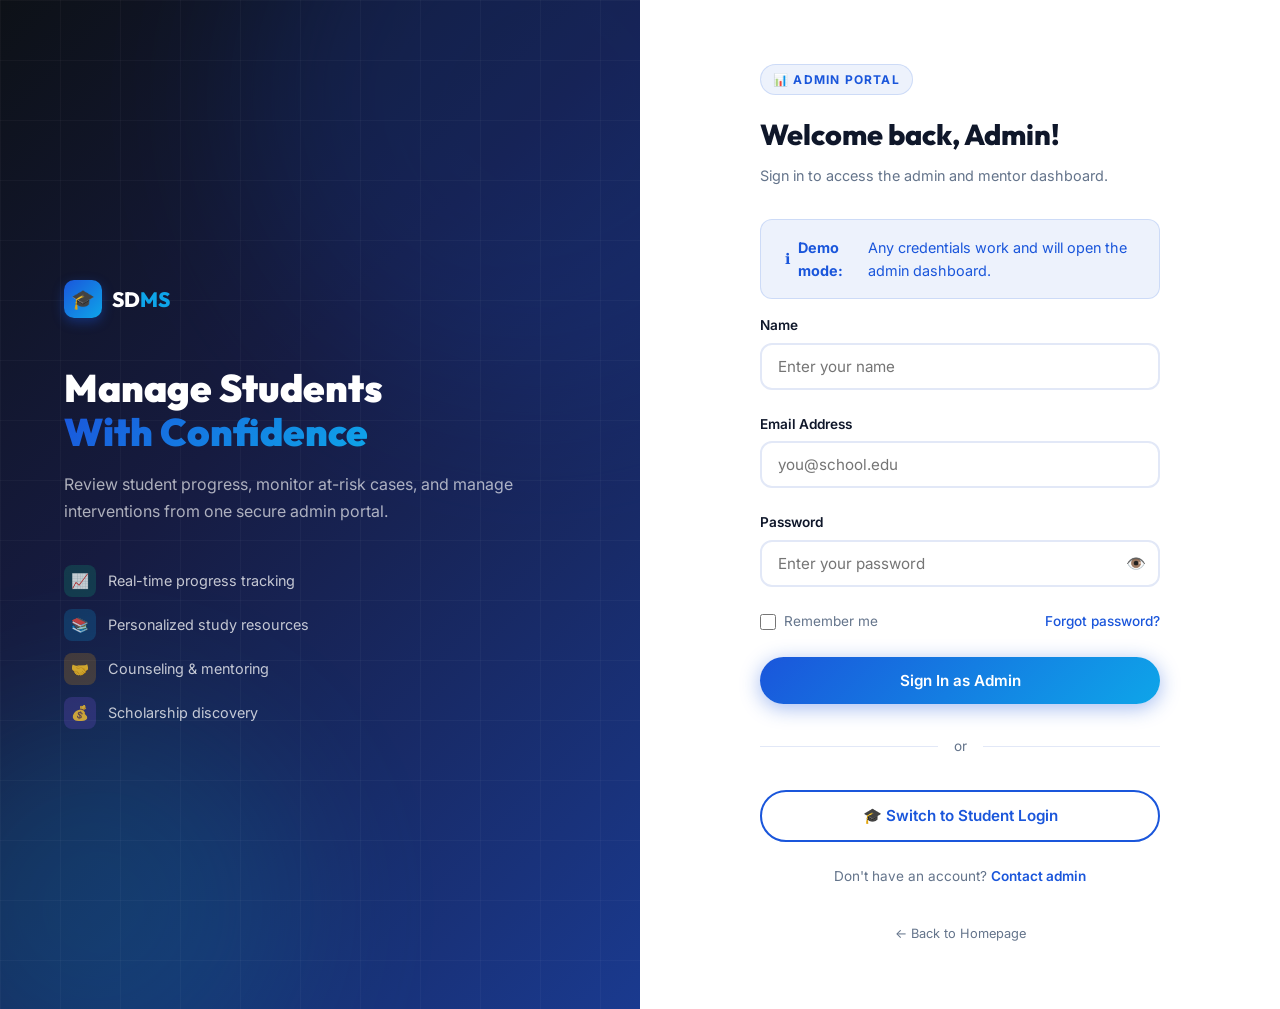
==== admin_login.html @ 5f118d46 "Initial commit" ====
<!DOCTYPE html>
<html lang="en">
<head>
  <meta charset="UTF-8" />
  <meta name="viewport" content="width=device-width, initial-scale=1.0" />
  <title>Admin Login – SDMS</title>
  <meta name="description" content="Admin and mentor login portal for SDMS." />
  <link rel="icon" href="data:image/svg+xml,<svg xmlns='http://www.w3.org/2000/svg' viewBox='0 0 100 100'><text y='.9em' font-size='90'>🎓</text></svg>" />
  <link href="https://fonts.googleapis.com/css2?family=Inter:wght@400;500;600;700;800&family=Outfit:wght@600;700;800&display=swap" rel="stylesheet" />
  <link rel="stylesheet" href="style.css" />
</head>
<body>
<div class="login-page">
  <div class="login-left">
    <div class="orb orb-1"></div><div class="orb orb-2"></div>
    <div class="hero-grid-overlay"></div>
    <div style="position:relative;z-index:1">
      <a href="index.html" class="navbar-brand" style="margin-bottom:3rem;display:inline-flex"><div class="brand-logo">🎓</div><span class="brand-name" style="color:#fff">SD<span>MS</span></span></a>
      <h1 style="font-family:'Outfit',sans-serif;font-size:2.4rem;font-weight:900;color:#fff;line-height:1.15;margin-bottom:1rem">Manage Students<br/><span class="text-gradient">With Confidence</span></h1>
      <p style="color:rgba(255,255,255,.65);font-size:1rem;line-height:1.7;margin-bottom:2.5rem">Review student progress, monitor at-risk cases, and manage interventions from one secure admin portal.</p>
      <div style="display:flex;flex-direction:column;gap:.75rem">
        <div style="display:flex;align-items:center;gap:.75rem;color:rgba(255,255,255,.75);font-size:.9rem"><span style="width:32px;height:32px;border-radius:8px;background:rgba(16,185,129,.2);display:flex;align-items:center;justify-content:center">📈</span> Real-time progress tracking</div>
        <div style="display:flex;align-items:center;gap:.75rem;color:rgba(255,255,255,.75);font-size:.9rem"><span style="width:32px;height:32px;border-radius:8px;background:rgba(14,165,233,.2);display:flex;align-items:center;justify-content:center">📚</span> Personalized study resources</div>
        <div style="display:flex;align-items:center;gap:.75rem;color:rgba(255,255,255,.75);font-size:.9rem"><span style="width:32px;height:32px;border-radius:8px;background:rgba(245,158,11,.2);display:flex;align-items:center;justify-content:center">🤝</span> Counseling & mentoring</div>
        <div style="display:flex;align-items:center;gap:.75rem;color:rgba(255,255,255,.75);font-size:.9rem"><span style="width:32px;height:32px;border-radius:8px;background:rgba(139,92,246,.2);display:flex;align-items:center;justify-content:center">💰</span> Scholarship discovery</div>
      </div>
    </div>
  </div>
  <div class="login-right">
    <div style="max-width:400px;width:100%;margin:0 auto">
      <div style="margin-bottom:2rem">
        <div style="display:inline-flex;align-items:center;gap:6px;background:rgba(26,86,219,.08);border:1px solid rgba(26,86,219,.15);color:#1a56db;font-size:.75rem;font-weight:700;letter-spacing:.1em;text-transform:uppercase;padding:5px 12px;border-radius:999px;margin-bottom:1rem">📊 Admin Portal</div>
        <h2 style="font-family:'Outfit',sans-serif;font-size:1.8rem;font-weight:800;margin-bottom:.4rem">Welcome back, Admin!</h2>
        <p style="color:var(--text-muted);font-size:.9rem">Sign in to access the admin and mentor dashboard.</p>
      </div>
      <div class="alert alert-info">ℹ️ <strong>Demo mode:</strong> Any credentials work and will open the admin dashboard.</div>
      <form id="login-form" data-role="admin" novalidate>
        <div class="form-group"><label class="form-label" for="name">Name</label><input class="form-input" type="text" id="name" placeholder="Enter your name" required /></div>
        <div class="form-group"><label class="form-label" for="email">Email Address</label><input class="form-input" type="email" id="email" placeholder="you@school.edu" required /></div>
        <div class="form-group"><label class="form-label" for="password">Password</label><div class="input-group"><input class="form-input" type="password" id="password" placeholder="Enter your password" required /><span class="input-icon toggle-password">👁️</span></div></div>
        <div style="display:flex;align-items:center;justify-content:space-between;margin-bottom:1.5rem">
          <label class="form-check"><input type="checkbox" /> Remember me</label>
          <a href="#" style="font-size:.85rem;color:var(--primary);font-weight:500" onclick="SDMS.showToast('Password reset link sent (demo)','success');return false">Forgot password?</a>
        </div>
        <button type="submit" class="btn btn-primary" style="width:100%;justify-content:center;padding:14px">Sign In as Admin</button>
        <div class="divider">or</div>
        <a href="student_login.html" class="btn btn-outline" style="width:100%;justify-content:center">🎓 Switch to Student Login</a>
      </form>
      <p style="text-align:center;margin-top:1.5rem;font-size:.85rem;color:var(--text-muted)">Don't have an account? <a href="#" style="color:var(--primary);font-weight:600" onclick="SDMS.showToast('Contact your administrator','info');return false">Contact admin</a></p>
      <div style="text-align:center;margin-top:2rem"><a href="index.html" style="font-size:.8rem;color:var(--text-muted)">← Back to Homepage</a></div>
    </div>
  </div>
</div>
<script src="main.js"></script>
<script>
const role = window.SDMS?.Auth?.getRole?.();
if (role === 'admin' || role === 'mentor') window.location.href = 'admin_dashboard.html';
else if (role === 'student') window.location.href = 'student_dashboard.html';
</script>
</body>
</html>
---- style.css ----
/* ==============================================
   SDMS - Student Dropout Management System
   Main Stylesheet
   ============================================== */

/* Google Fonts */
@import url('https://fonts.googleapis.com/css2?family=Inter:wght@400;500;600;700;800&family=Outfit:wght@600;700;800&display=swap');

/* --- CSS Variables --- */
:root {
  --primary: #1a56db;
  --primary-dark: #1248c4;
  --secondary: #0ea5e9;
  --accent: #06b6d4;
  --success: #10b981;
  --warning: #f59e0b;
  --danger: #ef4444;
  --purple: #8b5cf6;

  --bg: #f0f4ff;
  --surface: #ffffff;
  --surface-2: #f8faff;
  --border: #e2e8f7;
  --text: #0f172a;
  --text-muted: #64748b;
  --text-light: #94a3b8;
  --dark: #0d1117;
  --dark-2: #161b27;
  --dark-3: #1e2536;

  --grad-hero: linear-gradient(135deg, #0d1117 0%, #161b40 40%, #1a3a8f 100%);
  --grad-primary: linear-gradient(135deg, #1a56db, #0ea5e9);
  --grad-accent: linear-gradient(135deg, #6366f1, #06b6d4);

  --shadow-sm: 0 1px 3px rgba(0,0,0,.06);
  --shadow-md: 0 4px 16px rgba(0,0,0,.08);
  --shadow-lg: 0 10px 40px rgba(0,0,0,.12);
  --shadow-xl: 0 20px 60px rgba(0,0,0,.18);

  --radius-sm: 6px;
  --radius-md: 12px;
  --radius-lg: 20px;
  --radius-xl: 28px;
  --radius-full: 9999px;

  --font-body: 'Inter', system-ui, sans-serif;
  --font-display: 'Outfit', 'Inter', sans-serif;
  --nav-h: 70px;
}

/* --- Reset --- */
*, *::before, *::after { box-sizing: border-box; margin: 0; padding: 0; }
html { scroll-behavior: smooth; }
body {
  font-family: var(--font-body);
  background: var(--bg);
  color: var(--text);
  line-height: 1.6;
  overflow-x: hidden;
}
img { max-width: 100%; display: block; }
a { color: inherit; text-decoration: none; }
ul { list-style: none; }
button { cursor: pointer; border: none; background: none; font-family: inherit; }
input, select, textarea { font-family: inherit; }

/* Scrollbar */
::-webkit-scrollbar { width: 8px; }
::-webkit-scrollbar-track { background: var(--dark); }
::-webkit-scrollbar-thumb { background: var(--primary); border-radius: 99px; }

/* --- Utility --- */
.container { max-width: 1200px; margin: 0 auto; padding: 0 2rem; }

.text-gradient {
  background: var(--grad-primary);
  -webkit-background-clip: text;
  -webkit-text-fill-color: transparent;
  background-clip: text;
}

.section-label {
  display: inline-flex; align-items: center; gap: .5rem;
  font-size: .75rem; font-weight: 700; letter-spacing: .12em; text-transform: uppercase;
  color: var(--primary); background: rgba(26,86,219,.08);
  padding: 6px 14px; border-radius: var(--radius-full);
  border: 1px solid rgba(26,86,219,.15); margin-bottom: 1.5rem;
}

.section-title {
  font-family: var(--font-display);
  font-size: clamp(1.8rem, 4vw, 2.8rem);
  font-weight: 800; line-height: 1.15; margin-bottom: 1rem;
}

.section-subtitle {
  font-size: 1.05rem; color: var(--text-muted);
  max-width: 600px; margin-bottom: 3rem;
}

/* --- Buttons --- */
.btn {
  display: inline-flex; align-items: center; gap: 8px;
  padding: 12px 28px; border-radius: var(--radius-full);
  font-weight: 600; font-size: .95rem;
  transition: all .3s ease; white-space: nowrap;
}

.btn-primary {
  background: var(--grad-primary); color: #fff;
  box-shadow: 0 4px 20px rgba(26,86,219,.4);
}
.btn-primary:hover { transform: translateY(-2px); box-shadow: 0 8px 30px rgba(26,86,219,.5); }

.btn-outline { border: 2px solid var(--primary); color: var(--primary); }
.btn-outline:hover { background: var(--primary); color: #fff; }

.btn-white { background: #fff; color: var(--primary); box-shadow: var(--shadow-md); }
.btn-white:hover { transform: translateY(-2px); }

.btn-ghost { color: #fff; border: 1px solid rgba(255,255,255,.3); }
.btn-ghost:hover { background: rgba(255,255,255,.1); }

.btn-sm { padding: 8px 18px; font-size: .85rem; }
.btn-lg { padding: 16px 40px; font-size: 1.05rem; }

/* --- Navbar --- */
.navbar {
  position: fixed; top: 0; left: 0; right: 0;
  height: var(--nav-h); z-index: 1000;
  transition: all .3s ease;
}
.navbar.scrolled {
  background: rgba(13,17,23,.95);
  backdrop-filter: blur(20px);
  border-bottom: 1px solid rgba(255,255,255,.08);
  box-shadow: 0 4px 30px rgba(0,0,0,.3);
}
.navbar-inner {
  height: 100%; display: flex; align-items: center;
  justify-content: space-between; gap: 2rem;
}
.navbar-brand { display: flex; align-items: center; gap: 10px; }
.brand-logo {
  width: 38px; height: 38px; background: var(--grad-primary);
  border-radius: 10px; display: flex; align-items: center;
  justify-content: center; font-size: 1.2rem;
  box-shadow: 0 4px 12px rgba(26,86,219,.4);
}
.brand-name {
  font-family: var(--font-display); font-weight: 800;
  font-size: 1.3rem; color: #fff;
}
.brand-name span { color: var(--secondary); }

.nav-links { display: flex; align-items: center; gap: 2rem; }
.nav-link {
  font-size: .9rem; font-weight: 500; color: rgba(255,255,255,.75);
  transition: color .2s; position: relative;
}
.nav-link::after {
  content: ''; position: absolute; bottom: -4px; left: 0; right: 0;
  height: 2px; background: var(--secondary); border-radius: 2px;
  transform: scaleX(0); transition: transform .3s;
}
.nav-link:hover { color: #fff; }
.nav-link:hover::after, .nav-link.active::after { transform: scaleX(1); }

.nav-cta { display: flex; align-items: center; gap: .5rem; }

.hamburger { display: none; flex-direction: column; gap: 5px; padding: 4px; }
.hamburger span {
  display: block; width: 24px; height: 2px;
  background: #fff; border-radius: 2px; transition: all .3s;
}

/* --- Hero --- */
.hero {
  min-height: 100vh; background: var(--grad-hero);
  display: flex; flex-direction: column; justify-content: center;
  position: relative; overflow: hidden; padding-top: var(--nav-h);
}
.hero-bg-orbs { position: absolute; inset: 0; pointer-events: none; }
.orb { position: absolute; border-radius: 50%; filter: blur(80px); opacity: .15; }
.orb-1 { width: 600px; height: 600px; background: #1a56db; top: -200px; right: -200px; animation: floatOrb 8s ease-in-out infinite; }
.orb-2 { width: 400px; height: 400px; background: #06b6d4; bottom: -100px; left: -100px; animation: floatOrb 10s ease-in-out infinite reverse; }
.orb-3 { width: 300px; height: 300px; background: #8b5cf6; top: 50%; left: 40%; animation: floatOrb 12s ease-in-out infinite; }

@keyframes floatOrb {
  0%, 100% { transform: translate(0,0) scale(1); }
  50% { transform: translate(30px,-30px) scale(1.05); }
}

.hero-grid-overlay {
  position: absolute; inset: 0;
  background-image: linear-gradient(rgba(255,255,255,.03) 1px, transparent 1px),
    linear-gradient(90deg, rgba(255,255,255,.03) 1px, transparent 1px);
  background-size: 60px 60px;
}
.hero-content { position: relative; z-index: 1; padding: 4rem 0; }
.hero-eyebrow {
  display: inline-flex; align-items: center; gap: 8px;
  background: rgba(255,255,255,.08); border: 1px solid rgba(255,255,255,.15);
  color: var(--secondary); font-size: .8rem; font-weight: 600;
  letter-spacing: .1em; text-transform: uppercase;
  padding: 6px 16px; border-radius: var(--radius-full); margin-bottom: 2rem;
}
.hero-title {
  font-family: var(--font-display);
  font-size: clamp(2.4rem, 6vw, 4.5rem);
  font-weight: 900; color: #fff; line-height: 1.08;
  margin-bottom: 2rem; max-width: 800px;
}
.hero-desc {
  font-size: clamp(1rem, 2vw, 1.2rem); color: rgba(255,255,255,.7);
  max-width: 600px; margin-bottom: 3rem; line-height: 1.7;
}
.hero-actions { display: flex; flex-wrap: wrap; gap: 1rem; margin-bottom: 4rem; }
.hero-stats {
  display: flex; flex-wrap: wrap; gap: 3rem;
  padding-top: 2rem; border-top: 1px solid rgba(255,255,255,.1);
}
.hero-stat { display: flex; flex-direction: column; gap: 4px; }
.hero-stat-num {
  font-family: var(--font-display); font-size: 2rem;
  font-weight: 800; color: #fff;
}
.hero-stat-num span { color: var(--secondary); }
.hero-stat-label { font-size: .8rem; color: rgba(255,255,255,.55); }

/* Floating dashboard preview */
.hero-visual {
  position: absolute; right: 0; top: 50%; transform: translateY(-50%);
  width: 520px; pointer-events: none; animation: floatUp 6s ease-in-out infinite;
}
@keyframes floatUp {
  0%,100% { transform: translateY(-50%) translateY(0); }
  50% { transform: translateY(-50%) translateY(-15px); }
}
.dashboard-preview {
  background: rgba(22,27,64,.8); border: 1px solid rgba(255,255,255,.12);
  border-radius: var(--radius-xl); padding: 1.5rem;
  backdrop-filter: blur(20px);
  box-shadow: var(--shadow-xl), 0 0 80px rgba(26,86,219,.2);
}
.dp-header { display: flex; align-items: center; justify-content: space-between; margin-bottom: 1.5rem; }
.dp-dots { display: flex; gap: 6px; }
.dp-dot { width: 12px; height: 12px; border-radius: 50%; }
.dp-dot-1 { background: #ef4444; }
.dp-dot-2 { background: #f59e0b; }
.dp-dot-3 { background: #10b981; }
.dp-title { font-size: .75rem; color: rgba(255,255,255,.5); }
.dp-stat-row { display: grid; grid-template-columns: repeat(3,1fr); gap: .5rem; margin-bottom: 1rem; }
.dp-stat-box {
  background: rgba(255,255,255,.05); border-radius: var(--radius-md);
  padding: 1rem; text-align: center;
}
.dp-stat-box .num { font-family: var(--font-display); font-size: 1.4rem; font-weight: 800; color: #fff; }
.dp-stat-box .lbl { font-size: .65rem; color: rgba(255,255,255,.45); margin-top: 2px; }
.dp-chart-area {
  background: rgba(255,255,255,.04); border-radius: var(--radius-md);
  padding: 1rem; height: 120px; display: flex; align-items: flex-end; gap: 8px;
}
.dp-bar {
  flex: 1; border-radius: 4px 4px 0 0;
  background: var(--grad-primary); opacity: .8;
}

/* --- Mission Section --- */
.mission-section { padding: 4rem 0; background: var(--surface); }
.mission-grid { display: grid; grid-template-columns: 1fr 1fr; gap: 4rem; align-items: center; }
.mission-pillars { display: flex; flex-direction: column; gap: 1rem; }
.pillar {
  display: flex; align-items: flex-start; gap: 1rem;
  padding: 1rem; border-radius: var(--radius-md); transition: background .2s;
}
.pillar:hover { background: var(--bg); }
.pillar-icon {
  width: 44px; height: 44px; border-radius: 10px;
  display: flex; align-items: center; justify-content: center;
  font-size: 1.2rem; flex-shrink: 0;
}
.pillar-text h4 { font-weight: 600; margin-bottom: 4px; font-size: .95rem; }
.pillar-text p { font-size: .85rem; color: var(--text-muted); }

.mission-visual { position: relative; }
.mission-card-stack { position: relative; height: 420px; }
.m-card {
  position: absolute; border-radius: var(--radius-lg);
  padding: 1.5rem; box-shadow: var(--shadow-lg);
}

/* --- Stage Tabs --- */
.stages-section { padding: 4rem 0; background: var(--bg); }
.stages-header { text-align: center; }
.stages-header .section-subtitle { margin: 0 auto 3rem; }

.stage-tabs { display: flex; gap: .5rem; justify-content: center; flex-wrap: wrap; margin-bottom: 3rem; }
.stage-tab {
  padding: 10px 24px; border-radius: var(--radius-full);
  font-size: .9rem; font-weight: 600; color: var(--text-muted);
  background: var(--surface); border: 2px solid var(--border);
  transition: all .3s; cursor: pointer;
}
.stage-tab.active, .stage-tab:hover {
  color: #fff; background: var(--grad-primary);
  border-color: transparent; box-shadow: 0 4px 16px rgba(26,86,219,.3);
}

.stage-panel { display: none; animation: fadeIn .4s ease; }
.stage-panel.active { display: block; }
@keyframes fadeIn { from { opacity:0; transform:translateY(10px); } to { opacity:1; transform:translateY(0); } }

.stage-content-grid { display: grid; grid-template-columns: 1fr 1fr; gap: 3rem; align-items: start; }
.stage-info { display: flex; flex-direction: column; gap: 1.5rem; }
.stage-info-card {
  background: var(--surface); border-radius: var(--radius-lg);
  padding: 2rem; box-shadow: var(--shadow-sm); border: 1px solid var(--border);
}
.stage-badge {
  display: inline-flex; align-items: center; gap: 6px;
  padding: 4px 12px; border-radius: var(--radius-full);
  font-size: .75rem; font-weight: 700; letter-spacing: .08em;
  text-transform: uppercase; margin-bottom: 1rem;
}
.causes-list { display: flex; flex-direction: column; gap: .5rem; margin-top: 1rem; }
.cause-item { display: flex; align-items: center; gap: .5rem; font-size: .9rem; color: var(--text-muted); }
.cause-item::before { content: ''; width: 8px; height: 8px; border-radius: 50%; background: var(--danger); flex-shrink: 0; }

.solutions-list { display: flex; flex-direction: column; gap: .5rem; margin-top: 1rem; }
.solution-item {
  display: flex; align-items: flex-start; gap: .5rem;
  font-size: .9rem; color: var(--text-muted);
  padding: 8px 0; border-bottom: 1px solid var(--border);
}
.solution-item:last-child { border: none; }
.solution-icon { color: var(--success); flex-shrink: 0; margin-top: 2px; }

.stage-chart-container {
  background: var(--surface); border-radius: var(--radius-lg);
  padding: 2rem; box-shadow: var(--shadow-sm); border: 1px solid var(--border);
}
.stage-chart-container h3 { font-size: 1rem; font-weight: 700; margin-bottom: 1.5rem; }

/* --- Stats Section --- */
.stats-section {
  padding: 4rem 0; background: var(--dark);
  position: relative; overflow: hidden;
}
.stats-section::before {
  content: ''; position: absolute; top: -100px; right: -100px;
  width: 500px; height: 500px; background: rgba(26,86,219,.08);
  border-radius: 50%; filter: blur(80px);
}
.stats-top { text-align: center; margin-bottom: 4rem; }
.stats-top .section-title { color: #fff; }
.stats-top .section-label { color: var(--secondary); background: rgba(14,165,233,.1); border-color: rgba(14,165,233,.2); }
.stats-top .section-subtitle { color: rgba(255,255,255,.6); margin: 0 auto; }

.kpi-grid { display: grid; grid-template-columns: repeat(4,1fr); gap: 1.5rem; }
.kpi-card {
  background: rgba(255,255,255,.05); border: 1px solid rgba(255,255,255,.08);
  border-radius: var(--radius-lg); padding: 2rem; text-align: center;
  transition: all .3s;
}
.kpi-card:hover { background: rgba(255,255,255,.09); transform: translateY(-4px); }
.kpi-icon { font-size: 2rem; margin-bottom: .5rem; }
.kpi-num { font-family: var(--font-display); font-size: 2.2rem; font-weight: 900; color: #fff; margin-bottom: 4px; }
.kpi-label { font-size: .8rem; color: rgba(255,255,255,.5); }
.kpi-change { font-size: .75rem; margin-top: 6px; font-weight: 600; }
.kpi-change.up { color: var(--success); }
.kpi-change.down { color: var(--danger); }

.big-chart-wrapper {
  background: rgba(255,255,255,.04); border: 1px solid rgba(255,255,255,.08);
  border-radius: var(--radius-xl); padding: 3rem; margin-bottom: 1.5rem;
}

/* --- Solutions --- */
.solutions-section { padding: 4rem 0; background: var(--surface); }
.solutions-header { text-align: center; margin-bottom: 4rem; }
.solutions-grid { display: grid; grid-template-columns: repeat(3,1fr); gap: 2rem; }
.solution-card {
  border-radius: var(--radius-xl); padding: 2rem; background: var(--surface);
  border: 1px solid var(--border); box-shadow: var(--shadow-sm);
  transition: all .3s; position: relative; overflow: hidden;
}
.solution-card:hover { transform: translateY(-6px); box-shadow: var(--shadow-lg); }
.sol-icon {
  width: 56px; height: 56px; border-radius: var(--radius-md);
  display: flex; align-items: center; justify-content: center;
  font-size: 1.6rem; margin-bottom: 1.5rem;
}
.sol-title { font-size: 1.05rem; font-weight: 700; margin-bottom: .5rem; }
.sol-desc { font-size: .88rem; color: var(--text-muted); line-height: 1.7; }

/* --- Login Section --- */
.login-section { padding: 4rem 0; background: var(--surface-2); }
.login-header { text-align: center; margin-bottom: 4rem; }
.login-cards { display: grid; grid-template-columns: 1fr 1fr; gap: 3rem; max-width: 900px; margin: 0 auto; }
.login-card {
  border-radius: var(--radius-xl); overflow: hidden;
  box-shadow: var(--shadow-xl); transition: transform .3s, box-shadow .3s;
}
.login-card:hover { transform: translateY(-8px); box-shadow: 0 30px 80px rgba(0,0,0,.2); }
.lc-header { padding: 3rem; text-align: center; }
.lc-icon {
  width: 72px; height: 72px; border-radius: var(--radius-lg);
  display: flex; align-items: center; justify-content: center;
  font-size: 2rem; margin: 0 auto 1rem; background: rgba(255,255,255,.15);
  box-shadow: 0 8px 20px rgba(0,0,0,.2);
}
.lc-title { font-family: var(--font-display); font-size: 1.5rem; font-weight: 800; color: #fff; margin-bottom: 8px; }
.lc-desc { font-size: .9rem; color: rgba(255,255,255,.75); }
.lc-body { background: var(--surface); padding: 2rem; }
.lc-features { display: flex; flex-direction: column; gap: .5rem; margin-bottom: 2rem; }
.lc-feat { display: flex; align-items: center; gap: .5rem; font-size: .88rem; color: var(--text-muted); }

/* --- Login Page (split screen) --- */
.login-page { min-height: 100vh; display: grid; grid-template-columns: 1fr 1fr; }
.login-left {
  background: var(--grad-hero); padding: 4rem;
  display: flex; flex-direction: column; justify-content: center;
  position: relative; overflow: hidden;
}
.login-right {
  background: var(--surface); padding: 4rem;
  display: flex; flex-direction: column; justify-content: center;
}

/* --- Forms --- */
.form-group { margin-bottom: 1.5rem; }
.form-label { display: block; font-size: .85rem; font-weight: 600; margin-bottom: 6px; }
.form-input {
  width: 100%; padding: 12px 16px;
  border: 2px solid var(--border); border-radius: var(--radius-md);
  font-size: .95rem; color: var(--text); background: var(--surface);
  transition: border-color .2s, box-shadow .2s; outline: none;
}
.form-input:focus { border-color: var(--primary); box-shadow: 0 0 0 4px rgba(26,86,219,.1); }
.input-group { position: relative; }
.input-group .form-input { padding-right: 44px; }
.input-icon {
  position: absolute; right: 14px; top: 50%; transform: translateY(-50%);
  color: var(--text-muted); cursor: pointer;
}
.form-check { display: flex; align-items: center; gap: 8px; font-size: .85rem; color: var(--text-muted); cursor: pointer; }
.form-check input[type="checkbox"] { width: 16px; height: 16px; accent-color: var(--primary); }
.divider {
  display: flex; align-items: center; gap: 1rem; margin: 2rem 0;
  color: var(--text-muted); font-size: .85rem;
}
.divider::before, .divider::after { content: ''; flex: 1; height: 1px; background: var(--border); }

/* --- CTA Section --- */
.cta-section {
  padding: 4rem 0; background: var(--grad-hero);
  position: relative; overflow: hidden; text-align: center;
}
.cta-content { position: relative; z-index: 1; }
.cta-title {
  font-family: var(--font-display);
  font-size: clamp(1.8rem, 4vw, 3rem);
  font-weight: 900; color: #fff; margin-bottom: 1rem;
}
.cta-desc { color: rgba(255,255,255,.7); font-size: 1.05rem; margin-bottom: 3rem; }

/* --- Footer --- */
.footer { background: var(--dark); padding: 4rem 0 2rem; }
.footer-grid {
  display: grid; grid-template-columns: 2fr 1fr 1fr 1fr; gap: 3rem;
  padding-bottom: 3rem; border-bottom: 1px solid rgba(255,255,255,.07); margin-bottom: 2rem;
}
.footer-brand-desc { font-size: .88rem; color: rgba(255,255,255,.45); margin-top: 1rem; line-height: 1.7; }
.footer-col-title { font-size: .85rem; font-weight: 700; color: #fff; margin-bottom: 1rem; text-transform: uppercase; letter-spacing: .08em; }
.footer-links { display: flex; flex-direction: column; gap: 10px; }
.footer-link { font-size: .85rem; color: rgba(255,255,255,.45); transition: color .2s; }
.footer-link:hover { color: #fff; }
.footer-bottom { display: flex; align-items: center; justify-content: space-between; font-size: .8rem; color: rgba(255,255,255,.35); }

/* --- Dashboard Layout --- */
.dashboard-layout { display: flex; min-height: 100vh; background: var(--bg); }
.sidebar {
  width: 260px; min-height: 100vh; background: var(--dark);
  position: fixed; top: 0; left: 0;
  display: flex; flex-direction: column; z-index: 100;
  transition: transform .3s;
}
.sidebar-brand { padding: 2rem; border-bottom: 1px solid rgba(255,255,255,.07); display: flex; align-items: center; gap: 10px; }
.sidebar-brand .brand-name { font-size: 1rem; }
.sidebar-nav { flex: 1; padding: 1rem; overflow-y: auto; }
.nav-section-label {
  font-size: .7rem; font-weight: 700; letter-spacing: .12em;
  text-transform: uppercase; color: rgba(255,255,255,.3);
  padding: 8px 12px; margin-top: 1rem;
}
.sidebar-link {
  display: flex; align-items: center; gap: 10px;
  padding: 10px 12px; border-radius: var(--radius-md);
  font-size: .88rem; font-weight: 500; color: rgba(255,255,255,.6);
  transition: all .2s; cursor: pointer; margin-bottom: 2px;
}
.sidebar-link:hover { background: rgba(255,255,255,.07); color: #fff; }
.sidebar-link.active { background: rgba(26,86,219,.25); color: #fff; border-left: 3px solid var(--primary); }
.sidebar-link .link-badge {
  margin-left: auto; background: var(--danger); color: #fff;
  font-size: .7rem; padding: 2px 7px; border-radius: var(--radius-full);
}
.sidebar-footer { padding: 1.5rem; border-top: 1px solid rgba(255,255,255,.07); }

.main-content { margin-left: 260px; flex: 1; min-height: 100vh; display: flex; flex-direction: column; }
.topbar {
  height: 64px; background: var(--surface);
  border-bottom: 1px solid var(--border);
  display: flex; align-items: center; justify-content: space-between;
  padding: 0 2rem; position: sticky; top: 0; z-index: 50;
}
.topbar-title { font-size: 1.05rem; font-weight: 700; }
.topbar-right { display: flex; align-items: center; gap: 1rem; }
.topbar-avatar {
  width: 36px; height: 36px; border-radius: 50%;
  background: var(--grad-primary);
  display: flex; align-items: center; justify-content: center;
  color: #fff; font-weight: 700; font-size: .85rem;
}

.dash-page { padding: 2rem; display: none; }
.dash-page.active { display: block; animation: fadeIn .3s ease; }

/* Dashboard widgets */
.widget-grid-4 { display: grid; grid-template-columns: repeat(4,1fr); gap: 1.5rem; margin-bottom: 2rem; }
.widget-grid-2 { display: grid; grid-template-columns: repeat(2,1fr); gap: 1.5rem; margin-bottom: 2rem; }
.widget {
  background: var(--surface); border-radius: var(--radius-lg);
  padding: 1.5rem; border: 1px solid var(--border); box-shadow: var(--shadow-sm);
}
.widget-header { display: flex; align-items: center; justify-content: space-between; margin-bottom: 1.5rem; }
.widget-title { font-size: .9rem; font-weight: 700; }
.widget-badge { font-size: .75rem; padding: 3px 10px; border-radius: var(--radius-full); font-weight: 600; }

.stat-widget { display: flex; align-items: center; gap: 1rem; }
.stat-icon {
  width: 48px; height: 48px; border-radius: 12px;
  display: flex; align-items: center; justify-content: center;
  font-size: 1.4rem; flex-shrink: 0;
}
.stat-info .num { font-size: 1.8rem; font-weight: 800; font-family: var(--font-display); line-height: 1; }
.stat-info .lbl { font-size: .78rem; color: var(--text-muted); margin-top: 4px; }
.stat-info .change { font-size: .75rem; font-weight: 600; margin-top: 4px; }
.change-up { color: var(--success); }
.change-down { color: var(--danger); }

/* Data Table */
.data-table { width: 100%; border-collapse: collapse; font-size: .88rem; }
.data-table th {
  text-align: left; padding: 10px 12px; background: var(--bg);
  font-size: .75rem; font-weight: 700; letter-spacing: .06em;
  text-transform: uppercase; color: var(--text-muted);
}
.data-table td { padding: 12px; border-bottom: 1px solid var(--border); }
.data-table tr:last-child td { border: none; }
.data-table tr:hover td { background: var(--bg); }

.status-badge {
  padding: 4px 10px; border-radius: var(--radius-full);
  font-size: .72rem; font-weight: 700; text-transform: uppercase; letter-spacing: .06em;
}
.status-active { background: rgba(16,185,129,.1); color: #059669; }
.status-at-risk { background: rgba(245,158,11,.1); color: #d97706; }
.status-dropout { background: rgba(239,68,68,.1); color: #dc2626; }
.status-inactive { background: rgba(148,163,184,.1); color: var(--text-muted); }

/* Progress bar */
.progress-bar { height: 8px; background: var(--border); border-radius: var(--radius-full); overflow: hidden; }
.progress-fill { height: 100%; background: var(--grad-primary); border-radius: var(--radius-full); transition: width 1s ease; }

/* Upload zone */
.upload-zone {
  border: 2px dashed var(--border); border-radius: var(--radius-lg);
  padding: 4rem; text-align: center; cursor: pointer; transition: all .3s;
}
.upload-zone:hover, .upload-zone.dragover { border-color: var(--primary); background: rgba(26,86,219,.04); }

/* Alerts */
.alert {
  padding: 1rem 1.5rem; border-radius: var(--radius-md);
  font-size: .9rem; display: flex; align-items: center; gap: .5rem; margin-bottom: 1rem;
}
.alert-success { background: rgba(16,185,129,.1); color: #059669; border: 1px solid rgba(16,185,129,.2); }
.alert-error { background: rgba(239,68,68,.1); color: #dc2626; border: 1px solid rgba(239,68,68,.2); }
.alert-warning { background: rgba(245,158,11,.1); color: #d97706; border: 1px solid rgba(245,158,11,.2); }
.alert-info { background: rgba(26,86,219,.08); color: var(--primary); border: 1px solid rgba(26,86,219,.15); }

/* Modal */
.modal-overlay {
  position: fixed; inset: 0; background: rgba(0,0,0,.6);
  backdrop-filter: blur(8px); z-index: 2000;
  display: flex; align-items: center; justify-content: center;
  opacity: 0; pointer-events: none; transition: opacity .3s;
}
.modal-overlay.open { opacity: 1; pointer-events: all; }
.modal {
  background: var(--surface); border-radius: var(--radius-xl);
  padding: 3rem; max-width: 500px; width: 90%;
  transform: scale(.95) translateY(20px); transition: transform .3s;
  box-shadow: var(--shadow-xl);
}
.modal-overlay.open .modal { transform: scale(1) translateY(0); }
.modal-header { display: flex; align-items: center; justify-content: space-between; margin-bottom: 2rem; }
.modal-title { font-size: 1.2rem; font-weight: 700; }
.modal-close {
  width: 32px; height: 32px; border-radius: 50%; background: var(--bg);
  display: flex; align-items: center; justify-content: center; cursor: pointer;
}
.modal-close:hover { background: var(--danger); color: #fff; }

/* Toast */
.toast-container { position: fixed; top: 2rem; right: 2rem; z-index: 9999; display: flex; flex-direction: column; gap: .5rem; }
.toast {
  background: var(--dark-2); color: #fff; padding: 14px 20px;
  border-radius: var(--radius-md); font-size: .88rem;
  display: flex; align-items: center; gap: 10px;
  box-shadow: var(--shadow-xl); border-left: 4px solid var(--primary);
  animation: slideInRight .3s ease; min-width: 280px;
}
.toast.success { border-color: var(--success); }
.toast.error { border-color: var(--danger); }
.toast.warning { border-color: var(--warning); }
@keyframes slideInRight { from { opacity:0; transform:translateX(40px); } to { opacity:1; transform:translateX(0); } }

/* Spinner */
.spinner {
  width: 24px; height: 24px;
  border: 3px solid rgba(255,255,255,.2); border-top-color: #fff;
  border-radius: 50%; animation: spin .7s linear infinite; display: inline-block;
}
@keyframes spin { to { transform: rotate(360deg); } }

/* Scroll animations */
.fade-up { opacity: 0; transform: translateY(30px); transition: opacity .6s ease, transform .6s ease; }
.fade-up.visible { opacity: 1; transform: translateY(0); }
.fade-in { opacity: 0; transition: opacity .6s ease; }
.fade-in.visible { opacity: 1; }

.count-up { font-variant-numeric: tabular-nums; }

/* Mobile nav */
.mobile-nav {
  position: fixed; inset: 0; background: var(--dark); z-index: 999;
  display: flex; flex-direction: column; padding: 3rem;
  transform: translateX(100%); transition: transform .3s;
}
.mobile-nav.open { transform: translateX(0); }
.mobile-nav-links { display: flex; flex-direction: column; gap: 1.5rem; margin-top: 4rem; }
.mobile-nav-link {
  font-size: 1.4rem; font-weight: 700; color: rgba(255,255,255,.7);
  padding-bottom: 1.5rem; border-bottom: 1px solid rgba(255,255,255,.08);
}
.mobile-nav-link:hover { color: #fff; }

/* --- Responsive --- */
@media (max-width: 1200px) {
  .hero-visual { display: none; }
  .kpi-grid { grid-template-columns: repeat(2,1fr); }
  .footer-grid { grid-template-columns: 1fr 1fr; }
}
@media (max-width: 1024px) {
  .solutions-grid { grid-template-columns: repeat(2,1fr); }
  .stage-content-grid, .mission-grid { grid-template-columns: 1fr; }
  .mission-visual { display: none; }
  .sidebar { transform: translateX(-100%); }
  .sidebar.open { transform: translateX(0); }
  .main-content { margin-left: 0; }
  .login-page { grid-template-columns: 1fr; }
  .login-left { display: none; }
}
@media (max-width: 768px) {
  :root { --nav-h: 60px; }
  .container { padding: 0 1.5rem; }
  .hamburger { display: flex; }
  .nav-links, .nav-cta { display: none; }
  .hero-title { font-size: 2rem; }
  .hero-stats { gap: 1.5rem; }
  .login-cards { grid-template-columns: 1fr; max-width: 420px; }
  .widget-grid-4, .widget-grid-2 { grid-template-columns: 1fr; }
  .solutions-grid { grid-template-columns: 1fr; }
  .kpi-grid { grid-template-columns: 1fr 1fr; }
  .footer-grid { grid-template-columns: 1fr; }
  .footer-bottom { flex-direction: column; gap: .5rem; text-align: center; }
  .stage-tab { font-size: .8rem; padding: 8px 16px; }
}
@media (max-width: 480px) {
  .hero-actions { flex-direction: column; }
  .kpi-grid { grid-template-columns: 1fr; }
  .hero-stats { flex-direction: column; gap: 1rem; }
}
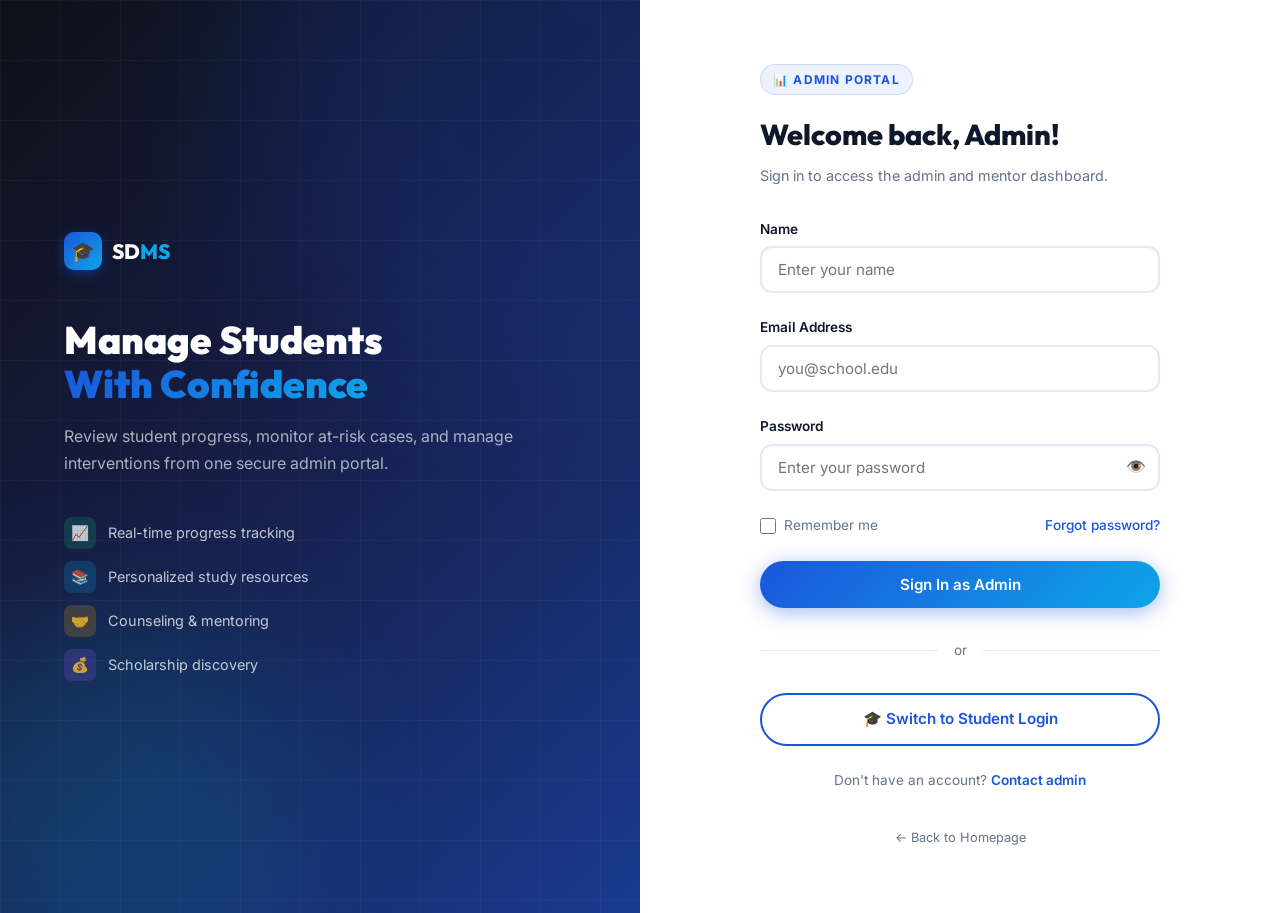
==== commit 7e2b1bdc: "Update admin_login.html" ====
--- a/admin_login.html
+++ b/admin_login.html
@@ -33,7 +33,7 @@
         <h2 style="font-family:'Outfit',sans-serif;font-size:1.8rem;font-weight:800;margin-bottom:.4rem">Welcome back, Admin!</h2>
         <p style="color:var(--text-muted);font-size:.9rem">Sign in to access the admin and mentor dashboard.</p>
       </div>
-      <div class="alert alert-info">ℹ️ <strong>Demo mode:</strong> Any credentials work and will open the admin dashboard.</div>
+     
       <form id="login-form" data-role="admin" novalidate>
         <div class="form-group"><label class="form-label" for="name">Name</label><input class="form-input" type="text" id="name" placeholder="Enter your name" required /></div>
         <div class="form-group"><label class="form-label" for="email">Email Address</label><input class="form-input" type="email" id="email" placeholder="you@school.edu" required /></div>
